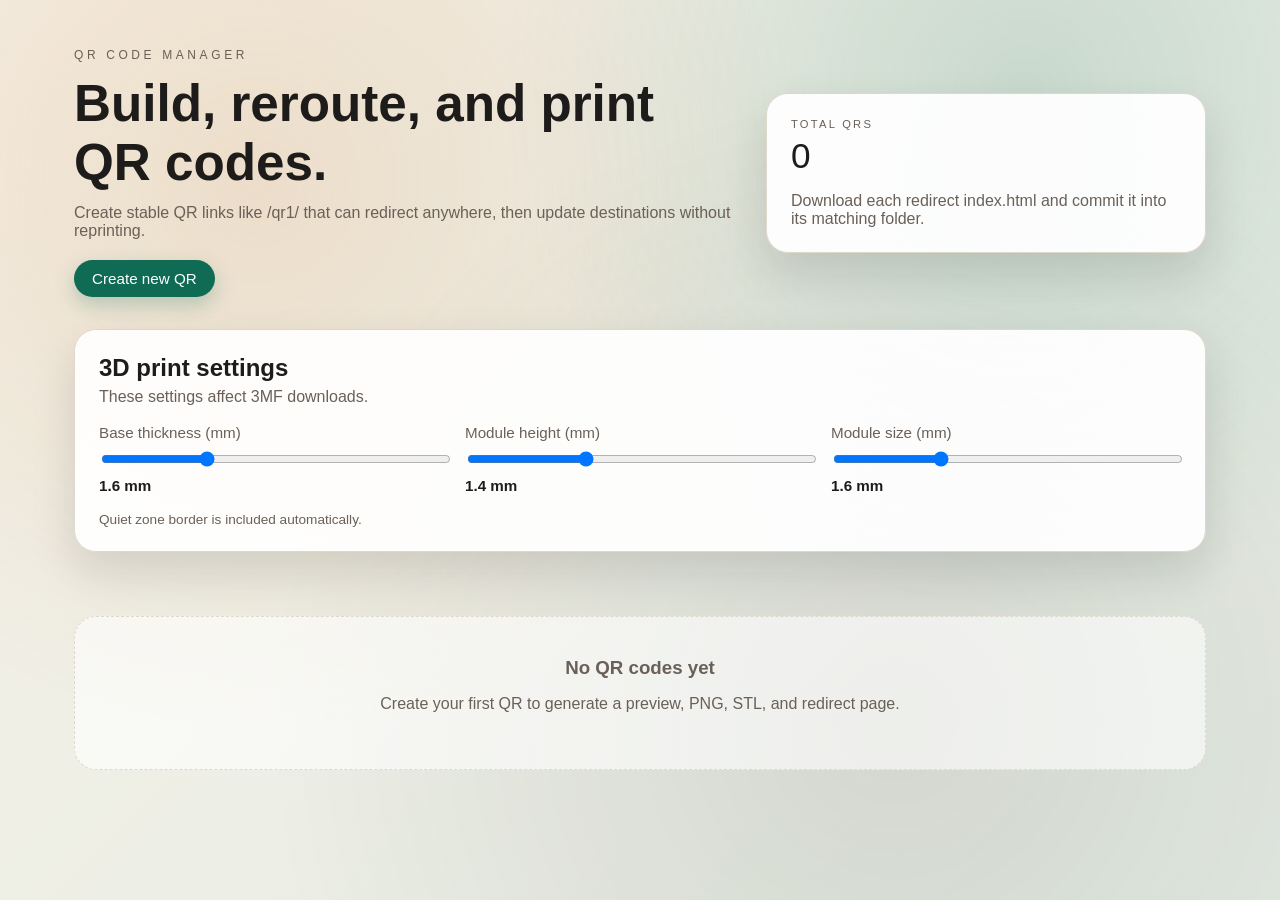
==== index.html @ c55de869 "first commit" ====
<!doctype html>
<html lang="en">
<head>
  <meta charset="utf-8">
  <meta name="viewport" content="width=device-width, initial-scale=1">
  <title>QR Manager</title>
  <link rel="stylesheet" href="style.css">
</head>
<body>
  <div class="backdrop"></div>
  <main class="app">
    <header class="hero">
      <div class="hero-text">
        <p class="eyebrow">QR Code Manager</p>
        <h1>Build, reroute, and print QR codes.</h1>
        <p class="subtitle">Create stable QR links like /qr1/ that can redirect anywhere, then update destinations without reprinting.</p>
        <div class="hero-actions">
          <button id="createQrBtn" class="primary">Create new QR</button>
        </div>
      </div>
      <div class="hero-card">
        <div class="stat">
          <span class="label">Total QRs</span>
          <span class="value" id="qrCount">0</span>
        </div>
        <p class="tip">Download each redirect index.html and commit it into its matching folder.</p>
      </div>
    </header>

    <section class="settings">
      <div class="section-header">
        <h2>3D print settings</h2>
        <p>These settings affect 3MF downloads.</p>
      </div>
      <div class="slider-grid">
        <label class="slider">
          <span>Base thickness (mm)</span>
          <input type="range" id="baseThickness" min="0.6" max="4" step="0.2">
          <span class="value" id="baseThicknessValue"></span>
        </label>
        <label class="slider">
          <span>Module height (mm)</span>
          <input type="range" id="moduleHeight" min="0.6" max="3" step="0.2">
          <span class="value" id="moduleHeightValue"></span>
        </label>
        <label class="slider">
          <span>Module size (mm)</span>
          <input type="range" id="moduleSize" min="1" max="3" step="0.1">
          <span class="value" id="moduleSizeValue"></span>
        </label>
      </div>
      <p class="hint">Quiet zone border is included automatically.</p>
    </section>

    <section class="list" id="qrList"></section>

    <section class="empty" id="emptyState">
      <h3>No QR codes yet</h3>
      <p>Create your first QR to generate a preview, PNG, STL, and redirect page.</p>
    </section>
  </main>

  <template id="qrCardTemplate">
    <article class="qr-card">
      <div class="qr-preview">
        <canvas data-qr-canvas></canvas>
        <p class="qr-path" data-qr-path></p>
      </div>
      <div class="qr-body">
        <div class="qr-head">
          <h3 data-qr-title></h3>
          <button class="ghost small" data-copy>Copy link</button>
        </div>
        <p class="qr-destination-label">Destination URL</p>
        <div class="destination">
          <input type="url" placeholder="https://example.com" data-destination>
          <button class="primary small" data-save>Save</button>
        </div>
        <p class="qr-destination" data-qr-destination></p>
        <div class="qr-actions">
          <button class="ghost small" data-download-png>Download PNG</button>
          <button class="ghost small" data-download-3mf>Download 3MF</button>
          <button class="ghost small" data-download-redirect>Download redirect index.html</button>
        </div>
      </div>
    </article>
  </template>

  <script src="vendor/qrcode-generator.min.js"></script>
  <script src="app.js"></script>
</body>
</html>
---- style.css ----
:root {
  --bg: #f6f1e7;
  --bg-deep: #e4ece4;
  --ink: #1e1c1a;
  --muted: #6a6058;
  --accent: #0f6b53;
  --accent-2: #d28c4c;
  --card: rgba(255, 255, 255, 0.92);
  --border: #e0d7cb;
  --shadow: 0 20px 45px rgba(20, 18, 16, 0.12);
  --radius: 22px;
  --font-body: "Candara", "Trebuchet MS", "Segoe UI", sans-serif;
  --font-display: "Optima", "Candara", "Trebuchet MS", sans-serif;
}

* {
  box-sizing: border-box;
}

body {
  margin: 0;
  background: linear-gradient(135deg, var(--bg), var(--bg-deep));
  color: var(--ink);
  font-family: var(--font-body);
  min-height: 100vh;
}

.backdrop {
  position: fixed;
  inset: 0;
  background:
    radial-gradient(circle at 20% 20%, rgba(210, 140, 76, 0.18), transparent 45%),
    radial-gradient(circle at 80% 10%, rgba(15, 107, 83, 0.16), transparent 40%),
    radial-gradient(circle at 70% 80%, rgba(25, 20, 17, 0.1), transparent 55%);
  pointer-events: none;
  z-index: 0;
}

.app {
  position: relative;
  z-index: 1;
  max-width: 1180px;
  margin: 0 auto;
  padding: 48px 24px 80px;
  display: grid;
  gap: 32px;
}

.hero {
  display: grid;
  grid-template-columns: minmax(0, 1.2fr) minmax(0, 0.8fr);
  gap: 32px;
  align-items: center;
}

.hero-text h1 {
  font-family: var(--font-display);
  font-size: clamp(2.2rem, 4vw, 3.3rem);
  margin: 0 0 12px;
}

.eyebrow {
  text-transform: uppercase;
  letter-spacing: 0.3em;
  font-size: 0.75rem;
  color: var(--muted);
  margin: 0 0 12px;
}

.subtitle {
  margin: 0 0 20px;
  color: var(--muted);
  font-size: 1rem;
}

.hero-actions {
  display: flex;
  gap: 12px;
  flex-wrap: wrap;
}

.hero-card {
  background: var(--card);
  border: 1px solid var(--border);
  border-radius: var(--radius);
  padding: 24px;
  box-shadow: var(--shadow);
  display: grid;
  gap: 16px;
}

.hero-card .stat {
  display: flex;
  flex-direction: column;
  gap: 6px;
}

.hero-card .label {
  text-transform: uppercase;
  letter-spacing: 0.2em;
  font-size: 0.7rem;
  color: var(--muted);
}

.hero-card .value {
  font-size: 2.2rem;
  font-family: var(--font-display);
}

.hero-card .tip {
  color: var(--muted);
  margin: 0;
}

.settings {
  background: var(--card);
  border: 1px solid var(--border);
  border-radius: var(--radius);
  padding: 24px;
  box-shadow: var(--shadow);
  display: grid;
  gap: 18px;
}

.section-header h2 {
  margin: 0 0 6px;
  font-family: var(--font-display);
}

.section-header p {
  margin: 0;
  color: var(--muted);
}

.slider-grid {
  display: grid;
  grid-template-columns: repeat(auto-fit, minmax(220px, 1fr));
  gap: 16px;
}

.slider {
  display: grid;
  gap: 8px;
  font-size: 0.95rem;
  color: var(--muted);
}

.slider input {
  width: 100%;
}

.slider .value {
  font-weight: 600;
  color: var(--ink);
}

.list {
  display: grid;
  gap: 22px;
}

.qr-card {
  background: var(--card);
  border: 1px solid var(--border);
  border-radius: var(--radius);
  padding: 20px;
  box-shadow: var(--shadow);
  display: grid;
  grid-template-columns: minmax(160px, 220px) minmax(0, 1fr);
  gap: 24px;
  animation: rise 0.5s ease both;
}

.qr-preview {
  display: grid;
  gap: 12px;
  justify-items: center;
  align-content: start;
}

.qr-preview canvas {
  background: #fefcf9;
  padding: 10px;
  border-radius: 16px;
  border: 1px solid var(--border);
  width: 100%;
  max-width: 200px;
  height: auto;
}

.qr-path {
  font-size: 0.8rem;
  word-break: break-all;
  color: var(--muted);
  text-align: center;
  margin: 0;
}

.qr-body {
  display: grid;
  gap: 12px;
}

.qr-head {
  display: flex;
  justify-content: space-between;
  align-items: center;
  gap: 12px;
}

.qr-head h3 {
  margin: 0;
  font-size: 1.2rem;
  font-family: var(--font-display);
  text-transform: uppercase;
  letter-spacing: 0.08em;
}

.qr-destination-label {
  margin: 0;
  font-size: 0.85rem;
  color: var(--muted);
}

.destination {
  display: flex;
  gap: 8px;
  flex-wrap: wrap;
}

.destination input {
  flex: 1 1 240px;
  padding: 10px 12px;
  border-radius: 12px;
  border: 1px solid var(--border);
  background: #fff;
  font-size: 0.95rem;
}

.qr-destination {
  margin: 0;
  color: var(--muted);
  font-size: 0.9rem;
  word-break: break-all;
}

.qr-actions {
  display: flex;
  flex-wrap: wrap;
  gap: 10px;
}

button {
  border: none;
  border-radius: 999px;
  padding: 10px 18px;
  font-size: 0.95rem;
  font-family: var(--font-body);
  cursor: pointer;
  transition: transform 0.2s ease, box-shadow 0.2s ease;
}

button.primary {
  background: var(--accent);
  color: #fff;
  box-shadow: 0 8px 20px rgba(15, 107, 83, 0.25);
}

button.ghost {
  background: #f4efe6;
  color: var(--ink);
  border: 1px solid var(--border);
}

button.small {
  padding: 8px 14px;
  font-size: 0.85rem;
}

button:hover {
  transform: translateY(-1px);
}

button:focus {
  outline: 2px solid rgba(15, 107, 83, 0.4);
  outline-offset: 2px;
}

.empty {
  text-align: center;
  padding: 40px 24px;
  background: rgba(255, 255, 255, 0.6);
  border: 1px dashed var(--border);
  border-radius: var(--radius);
  color: var(--muted);
}

.empty h3 {
  margin: 0 0 8px;
  font-family: var(--font-display);
}

.hint {
  margin: 0;
  color: var(--muted);
  font-size: 0.85rem;
}

@keyframes rise {
  from {
    opacity: 0;
    transform: translateY(10px);
  }
  to {
    opacity: 1;
    transform: translateY(0);
  }
}

@media (max-width: 960px) {
  .hero {
    grid-template-columns: 1fr;
  }
}

@media (max-width: 720px) {
  .qr-card {
    grid-template-columns: 1fr;
  }

  .qr-preview canvas {
    max-width: 240px;
  }

  .qr-head {
    flex-direction: column;
    align-items: flex-start;
  }
}
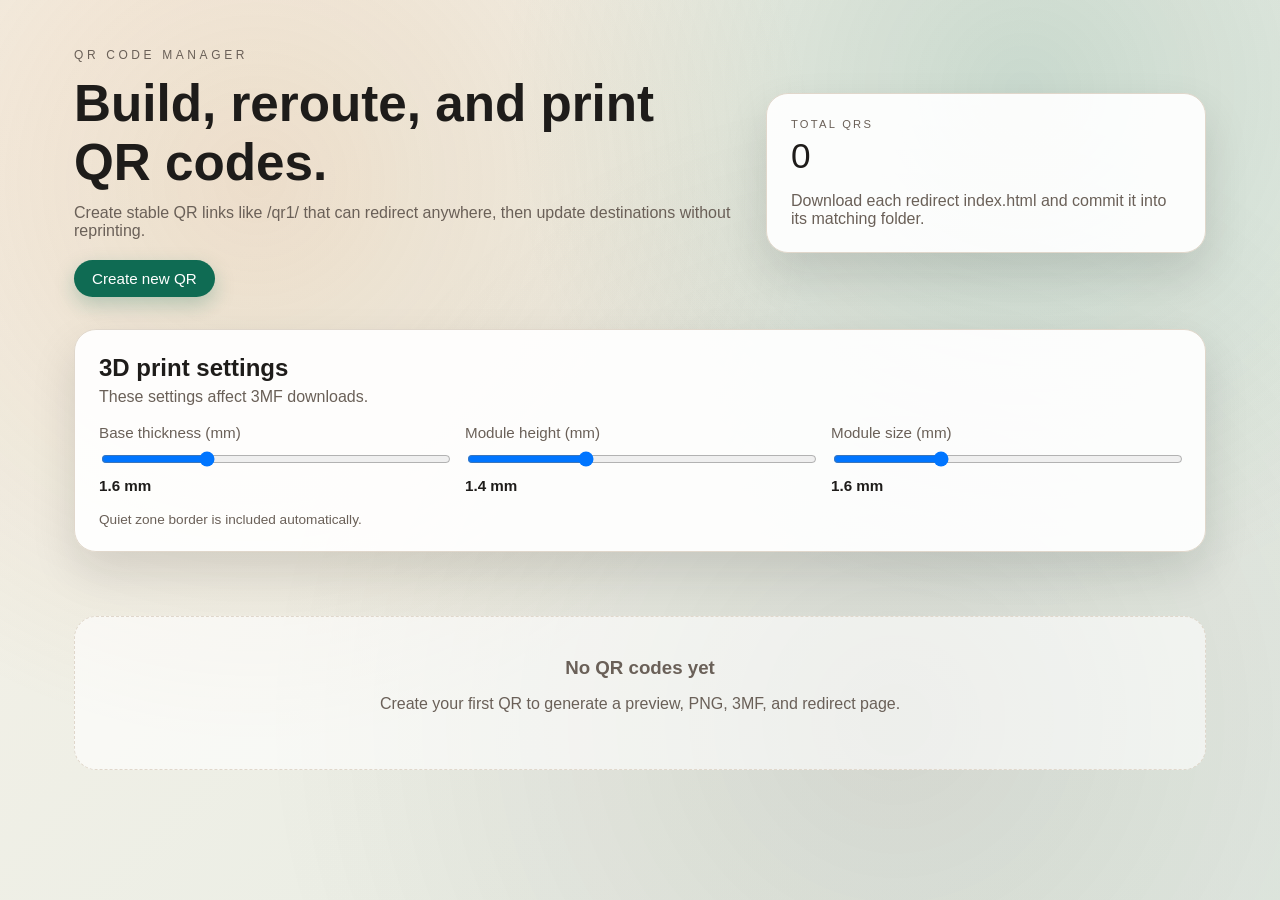
==== commit 676ff30d: "Update build3mf function signature and modify empty state message to include 3MF format" ====
--- a/index.html
+++ b/index.html
@@ -56,7 +56,7 @@
 
     <section class="empty" id="emptyState">
       <h3>No QR codes yet</h3>
-      <p>Create your first QR to generate a preview, PNG, STL, and redirect page.</p>
+      <p>Create your first QR to generate a preview, PNG, 3MF, and redirect page.</p>
     </section>
   </main>
 
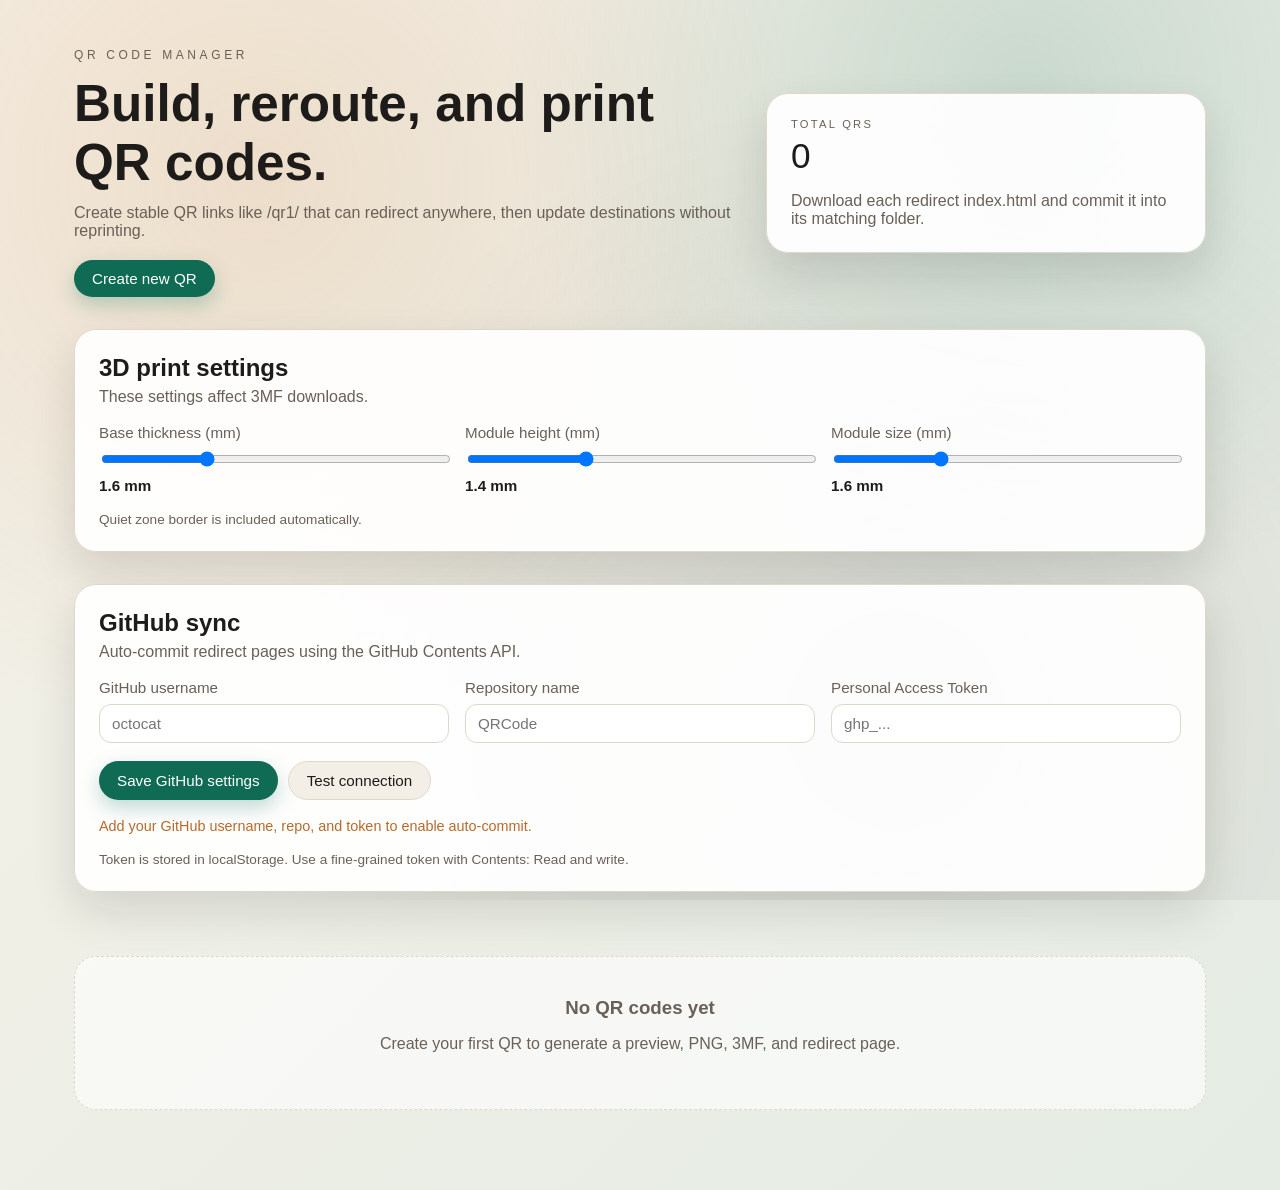
==== commit e3ed59fd: "Implement GitHub sync settings and UI for auto-commit functionality" ====
--- a/index.html
+++ b/index.html
@@ -52,6 +52,33 @@
       <p class="hint">Quiet zone border is included automatically.</p>
     </section>
 
+    <section class="settings github">
+      <div class="section-header">
+        <h2>GitHub sync</h2>
+        <p>Auto-commit redirect pages using the GitHub Contents API.</p>
+      </div>
+      <div class="form-grid">
+        <label class="field">
+          <span>GitHub username</span>
+          <input type="text" id="githubUser" placeholder="octocat" autocomplete="username">
+        </label>
+        <label class="field">
+          <span>Repository name</span>
+          <input type="text" id="githubRepo" placeholder="QRCode" autocomplete="off">
+        </label>
+        <label class="field">
+          <span>Personal Access Token</span>
+          <input type="password" id="githubToken" placeholder="ghp_..." autocomplete="off">
+        </label>
+      </div>
+      <div class="form-actions">
+        <button class="primary" id="saveGithubBtn">Save GitHub settings</button>
+        <button class="ghost" id="testGithubBtn">Test connection</button>
+      </div>
+      <p class="status" id="githubStatus">Add your GitHub settings to enable auto-commit.</p>
+      <p class="hint">Token is stored in localStorage. Use a fine-grained token with Contents: Read and write.</p>
+    </section>
+
     <section class="list" id="qrList"></section>
 
     <section class="empty" id="emptyState">
--- a/style.css
+++ b/style.css
@@ -138,6 +138,51 @@
   gap: 16px;
 }
 
+.form-grid {
+  display: grid;
+  grid-template-columns: repeat(auto-fit, minmax(220px, 1fr));
+  gap: 16px;
+}
+
+.field {
+  display: grid;
+  gap: 8px;
+  font-size: 0.95rem;
+  color: var(--muted);
+}
+
+.field input {
+  padding: 10px 12px;
+  border-radius: 12px;
+  border: 1px solid var(--border);
+  background: #fff;
+  font-size: 0.95rem;
+  color: var(--ink);
+}
+
+.form-actions {
+  display: flex;
+  flex-wrap: wrap;
+  gap: 10px;
+}
+
+.status {
+  margin: 0;
+  font-size: 0.9rem;
+}
+
+.status-ok {
+  color: var(--accent);
+}
+
+.status-warn {
+  color: #b56a2d;
+}
+
+.status-error {
+  color: #a3382a;
+}
+
 .slider {
   display: grid;
   gap: 8px;
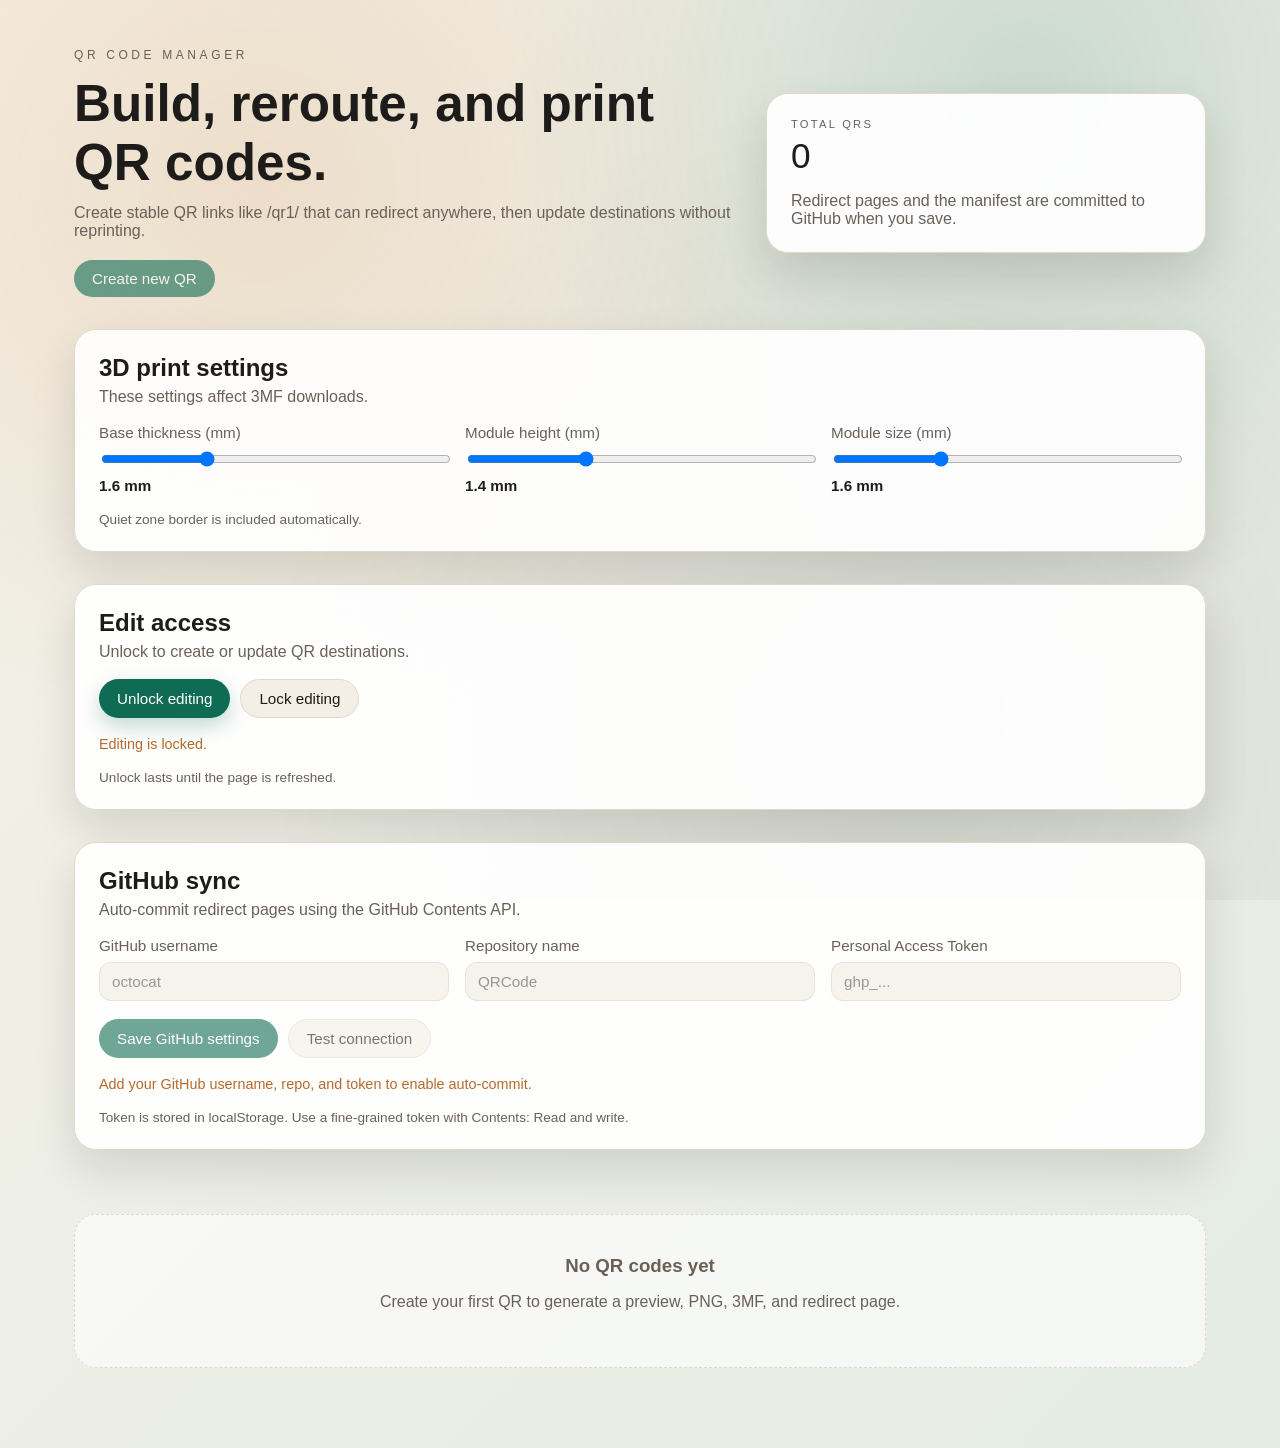
==== commit af4a4277: "Enhance editing functionality with unlock/lock feature and update UI elements for better user experi" ====
--- a/index.html
+++ b/index.html
@@ -15,7 +15,7 @@
         <h1>Build, reroute, and print QR codes.</h1>
         <p class="subtitle">Create stable QR links like /qr1/ that can redirect anywhere, then update destinations without reprinting.</p>
         <div class="hero-actions">
-          <button id="createQrBtn" class="primary">Create new QR</button>
+          <button id="createQrBtn" class="primary" data-edit-control>Create new QR</button>
         </div>
       </div>
       <div class="hero-card">
@@ -23,7 +23,7 @@
           <span class="label">Total QRs</span>
           <span class="value" id="qrCount">0</span>
         </div>
-        <p class="tip">Download each redirect index.html and commit it into its matching folder.</p>
+        <p class="tip">Redirect pages and the manifest are committed to GitHub when you save.</p>
       </div>
     </header>
 
@@ -52,6 +52,19 @@
       <p class="hint">Quiet zone border is included automatically.</p>
     </section>
 
+    <section class="settings edit-gate">
+      <div class="section-header">
+        <h2>Edit access</h2>
+        <p>Unlock to create or update QR destinations.</p>
+      </div>
+      <div class="form-actions">
+        <button class="primary" id="unlockEditBtn">Unlock editing</button>
+        <button class="ghost" id="lockEditBtn">Lock editing</button>
+      </div>
+      <p class="status" id="editStatus">Editing is locked.</p>
+      <p class="hint">Unlock lasts until the page is refreshed.</p>
+    </section>
+
     <section class="settings github">
       <div class="section-header">
         <h2>GitHub sync</h2>
@@ -60,20 +73,20 @@
       <div class="form-grid">
         <label class="field">
           <span>GitHub username</span>
-          <input type="text" id="githubUser" placeholder="octocat" autocomplete="username">
+          <input type="text" id="githubUser" placeholder="octocat" autocomplete="username" data-edit-control>
         </label>
         <label class="field">
           <span>Repository name</span>
-          <input type="text" id="githubRepo" placeholder="QRCode" autocomplete="off">
+          <input type="text" id="githubRepo" placeholder="QRCode" autocomplete="off" data-edit-control>
         </label>
         <label class="field">
           <span>Personal Access Token</span>
-          <input type="password" id="githubToken" placeholder="ghp_..." autocomplete="off">
+          <input type="password" id="githubToken" placeholder="ghp_..." autocomplete="off" data-edit-control>
         </label>
       </div>
       <div class="form-actions">
-        <button class="primary" id="saveGithubBtn">Save GitHub settings</button>
-        <button class="ghost" id="testGithubBtn">Test connection</button>
+        <button class="primary" id="saveGithubBtn" data-edit-control>Save GitHub settings</button>
+        <button class="ghost" id="testGithubBtn" data-edit-control>Test connection</button>
       </div>
       <p class="status" id="githubStatus">Add your GitHub settings to enable auto-commit.</p>
       <p class="hint">Token is stored in localStorage. Use a fine-grained token with Contents: Read and write.</p>
@@ -100,14 +113,13 @@
         </div>
         <p class="qr-destination-label">Destination URL</p>
         <div class="destination">
-          <input type="url" placeholder="https://example.com" data-destination>
-          <button class="primary small" data-save>Save</button>
+          <input type="url" placeholder="https://example.com" data-destination data-edit-control>
+          <button class="primary small" data-save data-edit-control>Save</button>
         </div>
         <p class="qr-destination" data-qr-destination></p>
         <div class="qr-actions">
           <button class="ghost small" data-download-png>Download PNG</button>
           <button class="ghost small" data-download-3mf>Download 3MF</button>
-          <button class="ghost small" data-download-redirect>Download redirect index.html</button>
         </div>
       </div>
     </article>
--- a/style.css
+++ b/style.css
@@ -322,6 +322,23 @@
   font-size: 0.85rem;
 }
 
+button:disabled {
+  cursor: not-allowed;
+  opacity: 0.6;
+  box-shadow: none;
+  transform: none;
+}
+
+button:disabled:hover {
+  transform: none;
+}
+
+input:disabled {
+  cursor: not-allowed;
+  opacity: 0.75;
+  background: #f3eee6;
+}
+
 button:hover {
   transform: translateY(-1px);
 }
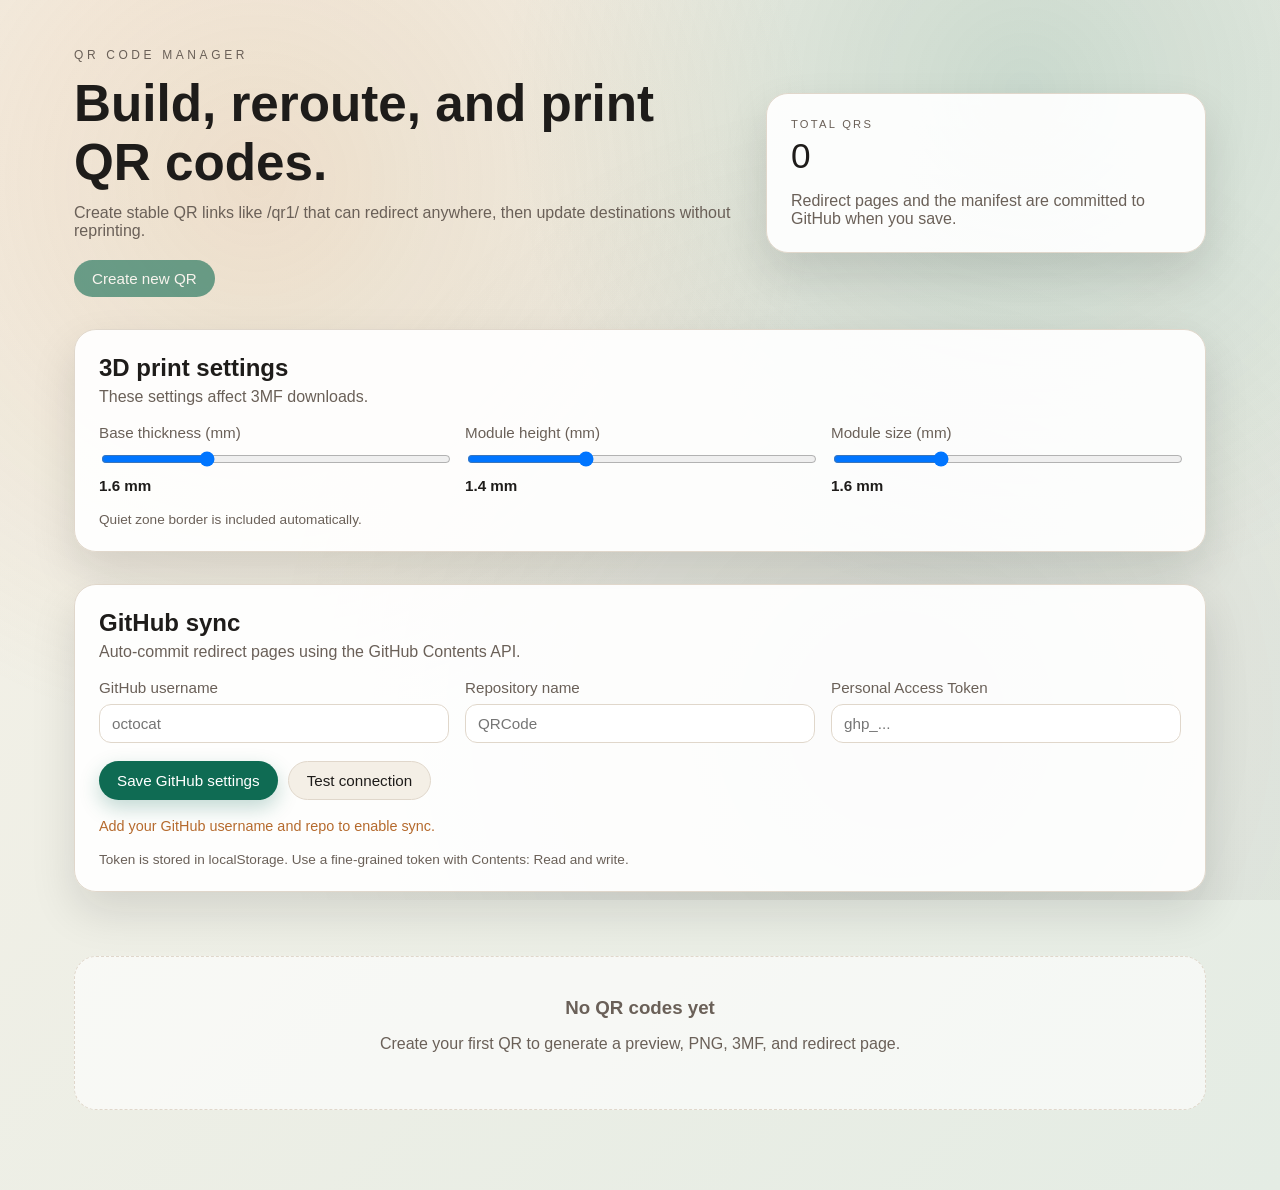
==== commit 1805dd2a: "Refactor edit access management by removing password protection and enhancing GitHub integration for" ====
--- a/index.html
+++ b/index.html
@@ -52,19 +52,6 @@
       <p class="hint">Quiet zone border is included automatically.</p>
     </section>
 
-    <section class="settings edit-gate">
-      <div class="section-header">
-        <h2>Edit access</h2>
-        <p>Unlock to create or update QR destinations.</p>
-      </div>
-      <div class="form-actions">
-        <button class="primary" id="unlockEditBtn">Unlock editing</button>
-        <button class="ghost" id="lockEditBtn">Lock editing</button>
-      </div>
-      <p class="status" id="editStatus">Editing is locked.</p>
-      <p class="hint">Unlock lasts until the page is refreshed.</p>
-    </section>
-
     <section class="settings github">
       <div class="section-header">
         <h2>GitHub sync</h2>
@@ -73,22 +60,22 @@
       <div class="form-grid">
         <label class="field">
           <span>GitHub username</span>
-          <input type="text" id="githubUser" placeholder="octocat" autocomplete="username" data-edit-control>
+          <input type="text" id="githubUser" placeholder="octocat" autocomplete="username">
         </label>
         <label class="field">
           <span>Repository name</span>
-          <input type="text" id="githubRepo" placeholder="QRCode" autocomplete="off" data-edit-control>
+          <input type="text" id="githubRepo" placeholder="QRCode" autocomplete="off">
         </label>
         <label class="field">
           <span>Personal Access Token</span>
-          <input type="password" id="githubToken" placeholder="ghp_..." autocomplete="off" data-edit-control>
+          <input type="password" id="githubToken" placeholder="ghp_..." autocomplete="off">
         </label>
       </div>
       <div class="form-actions">
-        <button class="primary" id="saveGithubBtn" data-edit-control>Save GitHub settings</button>
-        <button class="ghost" id="testGithubBtn" data-edit-control>Test connection</button>
+        <button class="primary" id="saveGithubBtn">Save GitHub settings</button>
+        <button class="ghost" id="testGithubBtn">Test connection</button>
       </div>
-      <p class="status" id="githubStatus">Add your GitHub settings to enable auto-commit.</p>
+      <p class="status" id="githubStatus">Add your GitHub settings and test the connection to enable editing.</p>
       <p class="hint">Token is stored in localStorage. Use a fine-grained token with Contents: Read and write.</p>
     </section>
 
